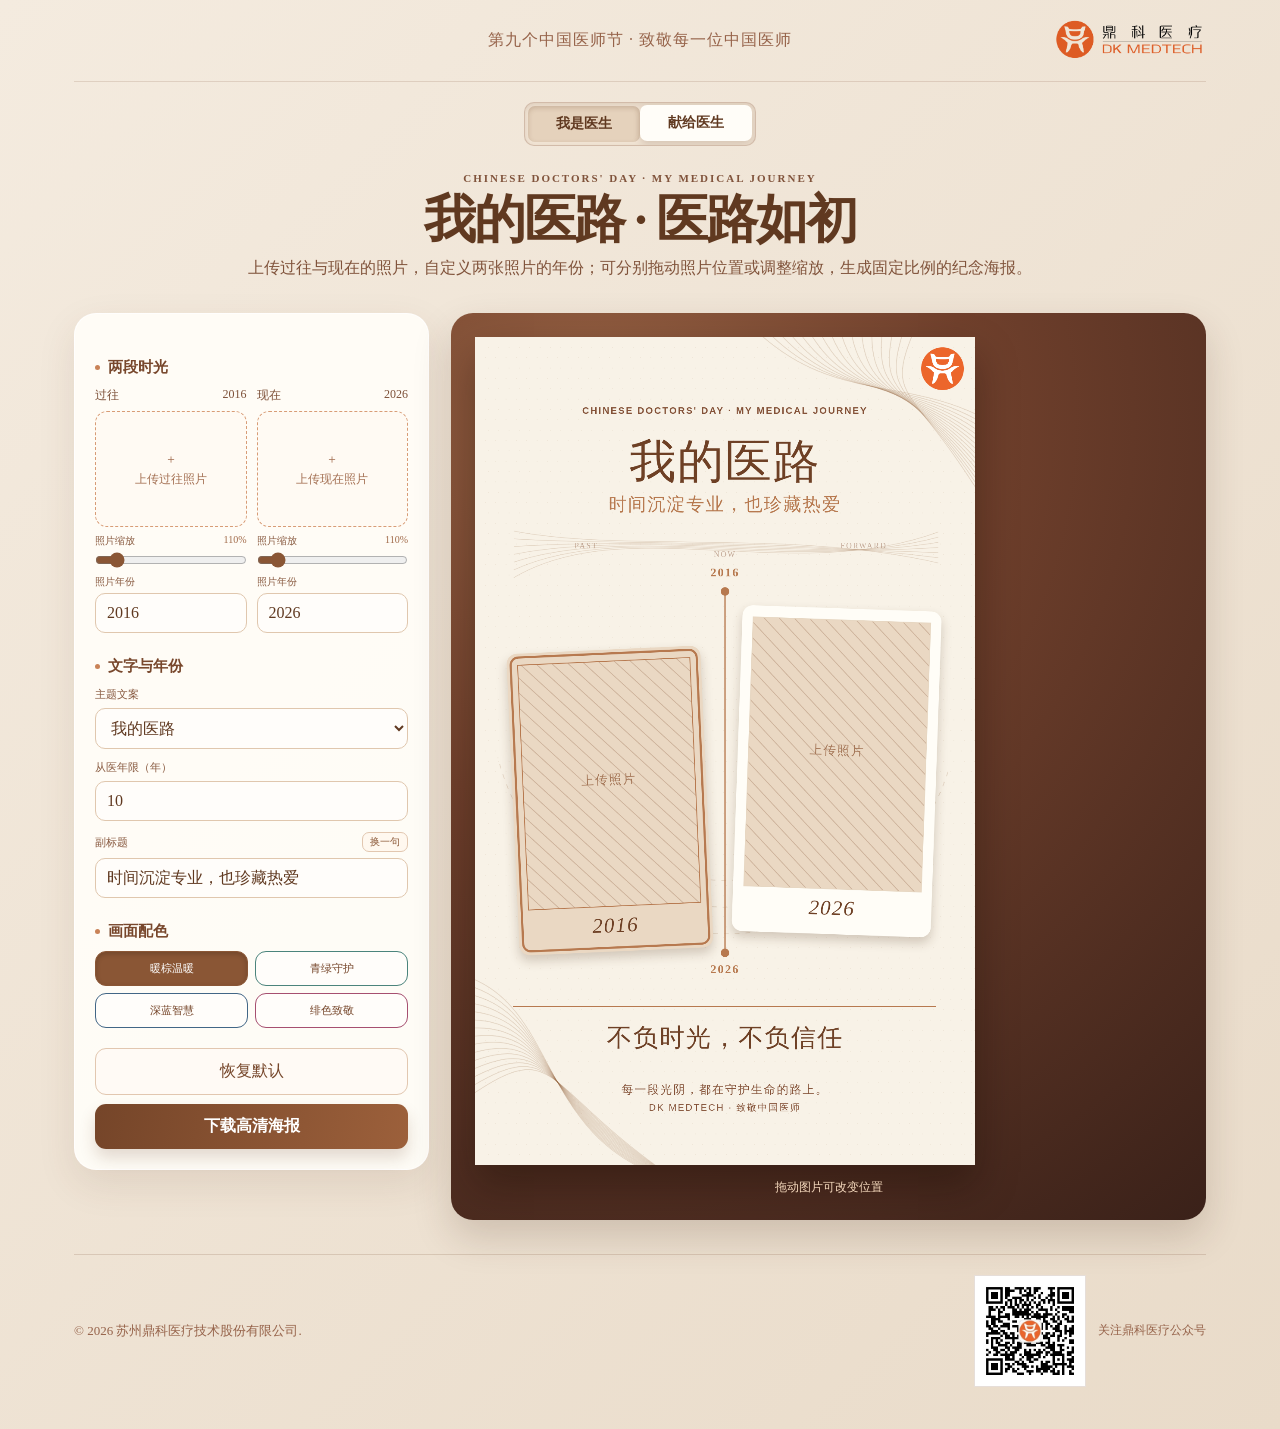
==== doctor-story.html @ ec31465f "Publish static poster generator" ====
<!doctype html>
<html lang="zh-CN">
<head>
  <meta charset="utf-8">
  <meta name="viewport" content="width=device-width, initial-scale=1">
  <title>我是医生｜我的十年</title>
  <style>
    :root { --ink:#603920; --brown:#8a5635; --paper:#fbf7ef; --line:#ddaa7d; --soft:#f2e4d1; }
    * { box-sizing:border-box; }
    body { margin:0; background:linear-gradient(135deg,#f4ebdf,#e9dbc9); color:var(--ink); font-family:"Microsoft YaHei","PingFang SC",serif; }
    .page { width:min(1180px,100%); margin:0 auto; padding:0 24px 42px; }
    .site-header { height:82px; position:relative; display:flex; align-items:center; justify-content:center; border-bottom:1px solid rgba(119,72,47,.16); }
    .site-header p { margin:0; color:#96634a; font:16px "STKaiti",KaiTi,serif; letter-spacing:.06em; }
    .site-logo { position:absolute; right:0; display:flex; align-items:center; }
    .site-logo img { display:block; width:270px; height:66px; object-fit:contain; object-position:right center; mix-blend-mode:multiply; }
    .tabs { width:fit-content; display:flex; justify-content:center; gap:0; margin:20px auto 26px; padding:3px; border:1px solid rgba(119,72,47,.26); border-radius:10px; background:#f1e4d4; box-shadow:inset 0 2px 5px rgba(96,57,32,.13); overflow:hidden; }
    .tabs a,.tabs b { min-width:112px; padding:9px 18px; border:0; border-radius:7px; color:var(--ink); font:600 14px "STKaiti",KaiTi,serif; text-align:center; text-decoration:none; }
    .tabs a { background:#fffdf8; box-shadow:0 3px 7px rgba(96,57,32,.18); transform:translateY(-1px); }
    .tabs b { background:#e5d2bc; box-shadow:inset 0 2px 5px rgba(96,57,32,.2); }
    .hero { text-align:center; margin:0 auto 34px; }
    .hero p { margin:0; color:#80533b; font-size:11px; letter-spacing:.18em; font-weight:800; }
    .hero h1 { font:600 clamp(40px,4.2vw,52px)/1.08 KaiTi,STKaiti,serif; margin:8px 0 2px; letter-spacing:-.04em; }
    .hero .hero-description { margin-top:10px; color:#80533b; font-size:16px; font-weight:400; letter-spacing:0; }
    .workspace { display:grid; grid-template-columns:355px minmax(0,1fr); gap:22px; align-items:start; }
    .panel { background:rgba(255,253,248,.94); border:1px solid rgba(255,255,255,.8); box-shadow:0 14px 38px rgba(93,53,28,.1); border-radius:22px; padding:20px; }
    .panel h2 { font-family:KaiTi,STKaiti,serif; font-size:15px; margin:0 0 5px; }
    .hint { margin:0 0 17px; color:#9b7258; font-size:10px; line-height:1.7; }
    .section-title { display:flex; align-items:center; gap:8px; margin:24px 0 10px; color:#78472c; font-size:15px; font-weight:700; }
    .section-title::before { content:""; width:5px; height:5px; border-radius:50%; background:#c98257; }
    .upload-grid { display:grid; grid-template-columns:1fr 1fr; gap:10px; }
    .upload { display:grid; gap:7px; min-width:0; }
    .upload-label { display:flex; justify-content:space-between; color:#7d5038; font-size:12px; }
    .upload-box { height:116px; display:grid; place-items:center; overflow:hidden; cursor:pointer; border:1px dashed #d89c76; border-radius:12px; background:#fffaf3; color:#a47053; transition:.2s; }
    .upload-box:hover { border-color:#9c5e3c; background:#fff7ee; }
    .upload-box img { width:100%; height:100%; object-fit:cover; }
    .upload-box span { font-size:12px; text-align:center; line-height:1.7; }
    .mini-zoom { display:grid; grid-template-columns:auto 1fr auto; align-items:center; gap:5px; color:#9a7057; font-size:10px; }
    .mini-zoom input { min-width:0; width:100%; accent-color:#8a5635; }
    .mini-zoom b { min-width:30px; font-weight:500; text-align:right; }
    .upload .control { gap:4px; margin-top:0; }
    .upload .control label { display:flex; justify-content:space-between; font-size:10px; }
    .upload .control input[type=range] { margin:0; }
    .control { display:grid; gap:6px; margin-top:11px; }
    .control label { color:#87583e; font-size:11px; }
    .subtitle-label { display:flex; align-items:center; justify-content:space-between; gap:8px; color:#87583e; font-size:11px; }
    .subtitle-label button { padding:2px 7px; border-radius:7px; background:#fff8ef; color:#8a5635; font-size:10px; }
    input,select,button { font:inherit; }
    input[type=text],select { width:100%; border:1px solid #e0c7ae; background:#fffdfa; color:#603920; padding:10px 11px; border-radius:10px; outline:none; }
    input[type=text]:focus,select:focus { border-color:#a86642; box-shadow:0 0 0 3px rgba(168,102,66,.1); }
    input[type=range] { width:100%; accent-color:#8a5635; }
    .slider-value { float:right; color:#a06948; }
    .theme-switch { display:grid; grid-template-columns:1fr 1fr; gap:7px; }
    .theme-choice { padding:9px 7px; font-size:11px; color:#754529; background:#fffdfa; }
    .theme-choice[data-theme="warm"] { border-color:#b47a55; }.theme-choice[data-theme="jade"] { border-color:#4b847c; }.theme-choice[data-theme="ink"] { border-color:#426686; }.theme-choice[data-theme="rose"] { border-color:#a64f70; }
    .theme-choice.active { color:#fff; background:#8a5635; border-color:#8a5635; box-shadow:inset 0 2px 5px rgba(0,0,0,.18); }
    .buttons { display:grid; gap:9px; margin-top:20px; }
    button { cursor:pointer; border-radius:11px; padding:12px; border:1px solid #e2c7b0; background:#fffaf5; color:#754529; }
    button.primary { border:0; background:linear-gradient(100deg,#754529,#9c603b); color:#fff; font-weight:700; box-shadow:0 9px 16px rgba(107,60,34,.18); }
    .stage { min-height:700px; display:grid; place-items:center; padding:24px; border-radius:22px; overflow:hidden; background:radial-gradient(circle at 18% 12%,#956042 0,#70402c 38%,#3a2119 100%); box-shadow:0 17px 38px rgba(67,37,22,.18); }
    .stage canvas { display:block; width:min(100%,500px); height:auto; background:var(--paper); box-shadow:0 20px 38px rgba(18,8,4,.35); touch-action:none; user-select:none; }
    .stage-note { margin:14px 0 0; color:#f6dabe; font-size:12px; text-align:center; }
    .site-footer { margin-top:34px; padding-top:20px; display:flex; align-items:center; justify-content:space-between; border-top:1px solid rgba(119,72,47,.18); color:#96634a; font:13px "STKaiti",KaiTi,serif; }
    .site-footer p { margin:0; }.site-footer div { display:flex; align-items:center; gap:12px; }.site-footer img { width:112px; height:112px; padding:4px; background:#fff; border:1px solid rgba(119,72,47,.18); }.site-footer span { font-size:12px; }
    @media (max-width:760px) { .page{padding:0 14px 32px;} .site-header{height:66px;justify-content:flex-start}.site-header p{font-size:12px;letter-spacing:.02em;white-space:nowrap}.site-logo img{width:160px;height:45px}.workspace{display:flex; flex-direction:column; gap:14px;} .stage{order:-1; min-height:0; padding:18px 10px 14px;} .panel{width:100%;} .hero h1{font-size:27px;} .site-footer{margin-top:25px;padding-top:18px;flex-direction:column;gap:14px;text-align:center;} }
    @media (max-width:760px) { .hero h1 { font-size:21px; } .hero .hero-description { font-size:11px; white-space:nowrap; } }
  </style>
</head>
<body>
  <main class="page">
    <header class="site-header"><p>第九个中国医师节 · 致敬每一位中国医师</p><a class="site-logo" href="https://www.dkmedtech.com/" target="_blank" rel="noreferrer" aria-label="鼎科医疗官网"><img src="/dkmedtech-logo.png" alt="鼎科医疗 DK MEDTECH"></a></header>
    <nav class="tabs" aria-label="海报类型"><b>我是医生</b><a href="/">献给医生</a></nav>
    <header class="hero"><p>CHINESE DOCTORS' DAY · MY MEDICAL JOURNEY</p><h1>我的医路 · 医路如初</h1><p class="hero-description">上传过往与现在的照片，自定义两张照片的年份；可分别拖动照片位置或调整缩放，生成固定比例的纪念海报。</p></header>
    <section class="workspace">
      <aside class="panel">
        <div class="section-title">两段时光</div>
        <div class="upload-grid">
          <label class="upload"><span class="upload-label"><span>过往</span><span id="oldYearLabel">2016</span></span><span class="upload-box"><input id="oldFile" type="file" accept="image/*" hidden><span id="oldText">＋<br>上传过往照片</span><img id="oldThumb" hidden alt="过往照片预览"></span></label>
          <label class="upload"><span class="upload-label"><span>现在</span><span id="nowYearLabel">2026</span></span><span class="upload-box"><input id="nowFile" type="file" accept="image/*" hidden><span id="nowText">＋<br>上传现在照片</span><img id="nowThumb" hidden alt="现在照片预览"></span></label>
        </div>
        <div class="section-title">文字与年份</div>
        <div class="control"><label for="template">主题文案</label><select id="template"><option value="我的医路|">我的医路</option><option value="{years}年医路，向光而行|">__年医路，向光而行</option><option value="执医{years}年，热爱不减|">执医__年，热爱不减</option><option value="行医{years}年，不负热爱|">行医__年，不负热爱</option><option value="执灯行医，岁岁经年|">执灯行医，岁岁经年</option></select></div>
        <div class="control"><label for="practiceYears">从医年限（年）</label><input id="practiceYears" type="text" inputmode="numeric" maxlength="2" value="10"></div>
        <div class="control"><div class="subtitle-label"><label for="storySubtitle">副标题</label><button id="randomSubtitle" type="button">换一句</button></div><input id="storySubtitle" type="text" maxlength="28" value="每一段时光，都在为生命守望"></div>
        <div class="upload-grid"><div class="control"><label for="oldYear">照片年份</label><input id="oldYear" type="text" inputmode="numeric" maxlength="4" value="2016"></div><div class="control"><label for="nowYear">照片年份</label><input id="nowYear" type="text" inputmode="numeric" maxlength="4" value="2026"></div></div>
        <div class="control"><label for="oldZoom">十年前照片缩放 <span class="slider-value" id="oldZoomValue">110%</span></label><input id="oldZoom" type="range" min="1" max="2" step=".01" value="1.1"></div>
        <div class="control"><label for="nowZoom">现在照片缩放 <span class="slider-value" id="nowZoomValue">110%</span></label><input id="nowZoom" type="range" min="1" max="2" step=".01" value="1.1"></div>
        <div class="section-title">画面配色</div>
        <div class="theme-switch" role="group" aria-label="画面配色"><button type="button" class="theme-choice active" data-theme="warm">暖棕温暖</button><button type="button" class="theme-choice" data-theme="jade">青绿守护</button><button type="button" class="theme-choice" data-theme="ink">深蓝智慧</button><button type="button" class="theme-choice" data-theme="rose">绯色致敬</button></div>
        <div class="buttons"><button id="reset" type="button">恢复默认</button><button id="download" class="primary" type="button">下载高清海报</button></div>
      </aside>
      <section class="stage"><div><canvas id="poster" width="1160" height="1920" aria-label="我的十年海报预览"></canvas><p class="stage-note">拖动图片可改变位置</p></div></section>
    </section>
    <footer class="site-footer"><p>© 2026 苏州鼎科医疗技术股份有限公司.</p><div><img src="/official-account-qr.jpg" alt="鼎科医疗微信公众号二维码"><span>关注鼎科医疗公众号</span></div></footer>
  </main>
  <script>
    (() => {
      const W=1160,H=1920, $=s=>document.querySelector(s), canvas=$('#poster');
      const posterLogo=new Image(); posterLogo.onload=()=>draw(); posterLogo.src='/dkmedtech-poster-mark.png';
      const state={old:null,now:null,oldZoom:1.1,nowZoom:1.1,theme:'warm',pos:{old:{x:0,y:0},now:{x:0,y:0}}};
      const themes={warm:{paper:'#f8f2e7',ink:'#6e4025',muted:'#845238',accent:'#b7794f',soft:'#ead8c3',stream:'rgba(142,94,55,.18)'},jade:{paper:'#eef5f1',ink:'#20564f',muted:'#37746b',accent:'#4e8a7d',soft:'#d7e7df',stream:'rgba(37,107,94,.18)'},ink:{paper:'#eef3f7',ink:'#193e60',muted:'#356a93',accent:'#4c86b5',soft:'#d8e7f2',stream:'rgba(37,87,130,.18)'},rose:{paper:'#fbf0f4',ink:'#722e4d',muted:'#994b6b',accent:'#cb6687',soft:'#f2d9e2',stream:'rgba(142,62,96,.18)'}};
      const storySubtitles=['每一段时光，都在为生命守望','岁月流转，仁心始终如一','一路向前，只为守护生命','医路有光，步履不停','时间沉淀专业，也珍藏热爱','把青春留给医路，把温暖留给患者'];
      const randomSubtitle=()=>{const input=$('#storySubtitle');const choices=storySubtitles.filter(item=>item!==input.value);input.value=choices[Math.floor(Math.random()*choices.length)];draw();};
      ['old','now'].forEach(kind=>{const upload=$('#'+kind+'File').closest('.upload');const zoomControl=$('#'+kind+'Zoom').closest('.control');const zoomLabel=zoomControl.querySelector('label');zoomLabel.childNodes[0].nodeValue='照片缩放 ';zoomControl.classList.add('photo-zoom-inline');upload.append(zoomControl);const yearControl=$('#'+kind+'Year').closest('.control');yearControl.classList.add('photo-year-inline');upload.append(yearControl);});
      const frames={old:{x:88,y:725,w:450,h:700,r:-.045},now:{x:608,y:629,w:462,h:756,r:.035}};
      function path(g,x,y,w,h,r){ g.beginPath(); g.moveTo(x+r,y); g.arcTo(x+w,y,x+w,y+h,r); g.arcTo(x+w,y+h,x,y+h,r); g.arcTo(x,y+h,x,y,r); g.arcTo(x,y,x+w,y,r); g.closePath(); }
      function fitText(g,text,max,font){ g.font=font; let size=parseInt(font,10); while(g.measureText(text).width>max && size>28){size-=2;g.font=font.replace(/^\d+px/,size+'px');} return g.font; }
      function cover(g,img,x,y,w,h,zoom,pos,filter){
        g.save(); path(g,x,y,w,h,3); g.clip();
        if(img){ const sc=Math.max(w/img.width,h/img.height)*zoom, dw=img.width*sc, dh=img.height*sc; g.filter=filter||'none'; g.drawImage(img,x+(w-dw)/2+(dw-w)*pos.x/2,y+(h-dh)/2+(dh-h)*pos.y/2,dw,dh); g.filter='none'; }
        else { g.fillStyle='#ead8c3';g.fillRect(x,y,w,h);g.strokeStyle='rgba(124,76,43,.26)';g.lineWidth=2; for(let i=-h;i<w;i+=36){g.beginPath();g.moveTo(x+i,y);g.lineTo(x+i+h,y+h);g.stroke();}g.fillStyle='#a57758';g.font='29px KaiTi,serif';g.textAlign='center';g.fillText('上传照片',x+w/2,y+h/2); }
        g.restore();
      }
      function card(g,key,year,p){
        const f=frames[key],cx=f.x+f.w/2,cy=f.y+f.h/2;g.save();g.translate(cx,cy);g.rotate(f.r);g.translate(-cx,-cy);
        g.shadowColor='rgba(79,48,28,.22)';g.shadowBlur=24;g.shadowOffsetY=13;g.fillStyle=key==='old'?p.soft:'#fffdf7';path(g,f.x,f.y,f.w,f.h,24);g.fill();g.shadowColor='transparent';
        if(key==='old'){g.strokeStyle=p.accent;g.lineWidth=5;path(g,f.x+9,f.y+9,f.w-18,f.h-18,18);g.stroke();}
        cover(g,state[key],f.x+25,f.y+27,f.w-50,f.h-132,state[key+'Zoom'],state.pos[key],'none');
        g.strokeStyle=key==='old'?p.accent:'#e7d7c2';g.lineWidth=2;g.strokeRect(f.x+25,f.y+27,f.w-50,f.h-132);
        g.fillStyle=p.ink;g.font='italic 48px Georgia,serif';g.textAlign='center';g.fillText(year,f.x+f.w/2,f.y+f.h-45);g.restore();
      }
      function flourish(g,p){
        g.save();g.strokeStyle=p.stream;g.lineWidth=2;
        for(let i=0;i<16;i++){g.beginPath();g.moveTo(625+i*27,-42);g.bezierCurveTo(820+i*8,168,1010,80,1210,205+i*15);g.stroke();}
        for(let i=0;i<15;i++){g.beginPath();g.moveTo(-45,1475+i*22);g.bezierCurveTo(205,1535+i*5,130,1870-i*10,475,1960);g.stroke();}g.restore();
      }
      function timeStream(g,p){
        g.save();g.strokeStyle=p.stream;g.lineWidth=2;g.setLineDash([11,14]);
        [0,1,2].forEach(i=>{g.beginPath();g.arc(580,840,420+i*62,Math.PI*.1,Math.PI*.92);g.stroke();});
        g.setLineDash([]);g.strokeStyle=p.stream;g.lineWidth=1.5;
        for(let i=0;i<7;i++){g.beginPath();g.moveTo(90,450+i*18);g.bezierCurveTo(350,500-i*16,735,445+i*22,1075,524-i*12);g.stroke();}
        g.fillStyle=p.muted;g.globalAlpha=.45;g.font='18px Georgia,serif';g.textAlign='center';['PAST','NOW','FORWARD'].forEach((t,i)=>g.fillText(t,258+i*322,490+(i%2)*20));g.restore();
      }
      function render(target,scale=1){
        const p=themes[state.theme],g=target.getContext('2d');g.setTransform(scale,0,0,scale,0,0);g.clearRect(0,0,W,H);g.fillStyle=p.paper;g.fillRect(0,0,W,H);
        g.fillStyle=p.stream;g.globalAlpha=.55;for(let y=24;y<H;y+=24)for(let x=24;x<W;x+=24){g.beginPath();g.arc(x+(y/24%2?7:0),y,1.05,0,Math.PI*2);g.fill();}g.globalAlpha=1;flourish(g,p);timeStream(g,p);
        const option=$('#template').value.split('|'),years=Math.max(0,+$('#practiceYears').value||10);const title=option[0].replace('{years}',years),sub=option[1].replace('{years}',years);
        g.fillStyle=p.muted;g.font='600 22px Arial,sans-serif';g.letterSpacing='3px';g.textAlign='center';g.fillText('CHINESE DOCTORS\' DAY · MY MEDICAL JOURNEY',580,178);
        g.fillStyle=p.ink;fitText(g,title,900,'108px KaiTi,STKaiti,serif');g.fillText(title,580,325);
        g.fillStyle=p.accent;fitText(g,$('#storySubtitle').value||storySubtitles[0],900,'42px KaiTi,STKaiti,serif');g.fillText($('#storySubtitle').value||storySubtitles[0],580,402);g.textAlign='left';
        if(posterLogo.complete&&posterLogo.naturalWidth){g.drawImage(posterLogo,1035,24,99,99);}else{g.fillStyle='#f1e1cb';g.beginPath();g.arc(1084.5,73.5,40,0,Math.PI*2);g.fill();g.fillStyle='#9a613d';g.font='bold 16px Arial';g.textAlign='center';g.fillText('DK',1084.5,79.5);g.textAlign='left';}
        g.strokeStyle=p.accent;g.lineWidth=3;g.beginPath();g.moveTo(580,590);g.lineTo(580,1428);g.stroke();g.fillStyle=p.accent;[590,1428].forEach(y=>{g.beginPath();g.arc(580,y,10,0,Math.PI*2);g.fill();});g.font='bold 28px Georgia,serif';g.textAlign='center';g.fillText($('#oldYear').value||'2016',580,555);g.fillText($('#nowYear').value||'2026',580,1475);g.textAlign='left';
        card(g,'old',$('#oldYear').value||'2016',p);card(g,'now',$('#nowYear').value||'2026',p);
        g.strokeStyle=p.accent;g.lineWidth=2;g.beginPath();g.moveTo(88,1552);g.lineTo(1070,1552);g.stroke();g.fillStyle=p.ink;g.font='58px KaiTi,STKaiti,serif';g.textAlign='center';g.fillText('不负时光，不负信任',580,1644);
        g.fillStyle=p.muted;g.font='27px KaiTi,serif';g.fillText('每一段光阴，都在守护生命的路上。',580,1754);g.font='22px Arial,sans-serif';g.fillText('DK MEDTECH · 致敬中国医师',580,1794);g.textAlign='left';
      }
      function draw(){render(canvas,1);}
      function load(kind){ const input=$('#'+kind+'File'); input.addEventListener('change',e=>{const f=e.target.files[0];if(!f)return;const url=URL.createObjectURL(f),img=new Image();img.onload=()=>{state[kind]=img;const thumb=$('#'+kind+'Thumb');thumb.src=url;thumb.hidden=false;$('#'+kind+'Text').hidden=true;draw();};img.src=url;});}
      load('old');load('now');
      ['template','oldYear','nowYear','practiceYears','storySubtitle'].forEach(id=>$( '#'+id).addEventListener('input',()=>{ $('#oldYearLabel').textContent=$('#oldYear').value||'2016';$('#nowYearLabel').textContent=$('#nowYear').value||'2026';draw(); }));
      $('#randomSubtitle').addEventListener('click',randomSubtitle);
      ['old','now'].forEach(kind=>{$('#'+kind+'Zoom').addEventListener('input',e=>{state[kind+'Zoom']=+e.target.value;$('#'+kind+'ZoomValue').textContent=Math.round(state[kind+'Zoom']*100)+'%';draw();});});
      document.querySelectorAll('.theme-choice').forEach(button=>button.addEventListener('click',()=>{state.theme=button.dataset.theme;document.querySelectorAll('.theme-choice').forEach(item=>{const active=item===button;item.classList.toggle('active',active);item.style.background=active?themes[state.theme].ink:'';item.style.borderColor=active?themes[state.theme].ink:'';});draw();}));
      let drag=null;canvas.addEventListener('pointerdown',e=>{const r=canvas.getBoundingClientRect(),px=(e.clientX-r.left)*W/r.width,py=(e.clientY-r.top)*H/r.height;let hit=Object.keys(frames).find(k=>{const f=frames[k];return px>=f.x&&px<=f.x+f.w&&py>=f.y&&py<=f.y+f.h;});if(!hit)return;drag={kind:hit,x:e.clientX,y:e.clientY,pos:{...state.pos[hit]}};canvas.setPointerCapture(e.pointerId);});
      canvas.addEventListener('pointermove',e=>{if(!drag)return;const r=canvas.getBoundingClientRect(),dx=(e.clientX-drag.x)*W/r.width,dy=(e.clientY-drag.y)*H/r.height;state.pos[drag.kind]={x:Math.max(-1,Math.min(1,drag.pos.x+dx/180)),y:Math.max(-1,Math.min(1,drag.pos.y+dy/180))};draw();});
      ['pointerup','pointercancel'].forEach(type=>canvas.addEventListener(type,()=>drag=null));
      $('#reset').addEventListener('click',()=>{state.old=state.now=null;state.oldZoom=state.nowZoom=1.1;state.pos={old:{x:0,y:0},now:{x:0,y:0}};['old','now'].forEach(k=>{$('#'+k+'File').value='';$('#'+k+'Thumb').hidden=true;$('#'+k+'Text').hidden=false;$('#'+k+'Zoom').value=1.1;$('#'+k+'ZoomValue').textContent='110%';});$('#template').selectedIndex=0;$('#oldYear').value='2016';$('#nowYear').value='2026';$('#practiceYears').value='10';$('#storySubtitle').value=storySubtitles[0];$('#oldYearLabel').textContent='2016';$('#nowYearLabel').textContent='2026';draw();});
      $('#download').addEventListener('click',()=>{const out=document.createElement('canvas');out.width=2320;out.height=3840;render(out,2);const a=document.createElement('a');a.download='我的十年-医师节海报.png';a.href=out.toDataURL('image/png');a.click();});
      $('#reset').addEventListener('click',()=>{state.theme='warm';document.querySelectorAll('.theme-choice').forEach(item=>{item.classList.toggle('active',item.dataset.theme==='warm');item.style.background='';item.style.borderColor='';});draw();});
      randomSubtitle();
    })();
  </script>
</body>
</html>
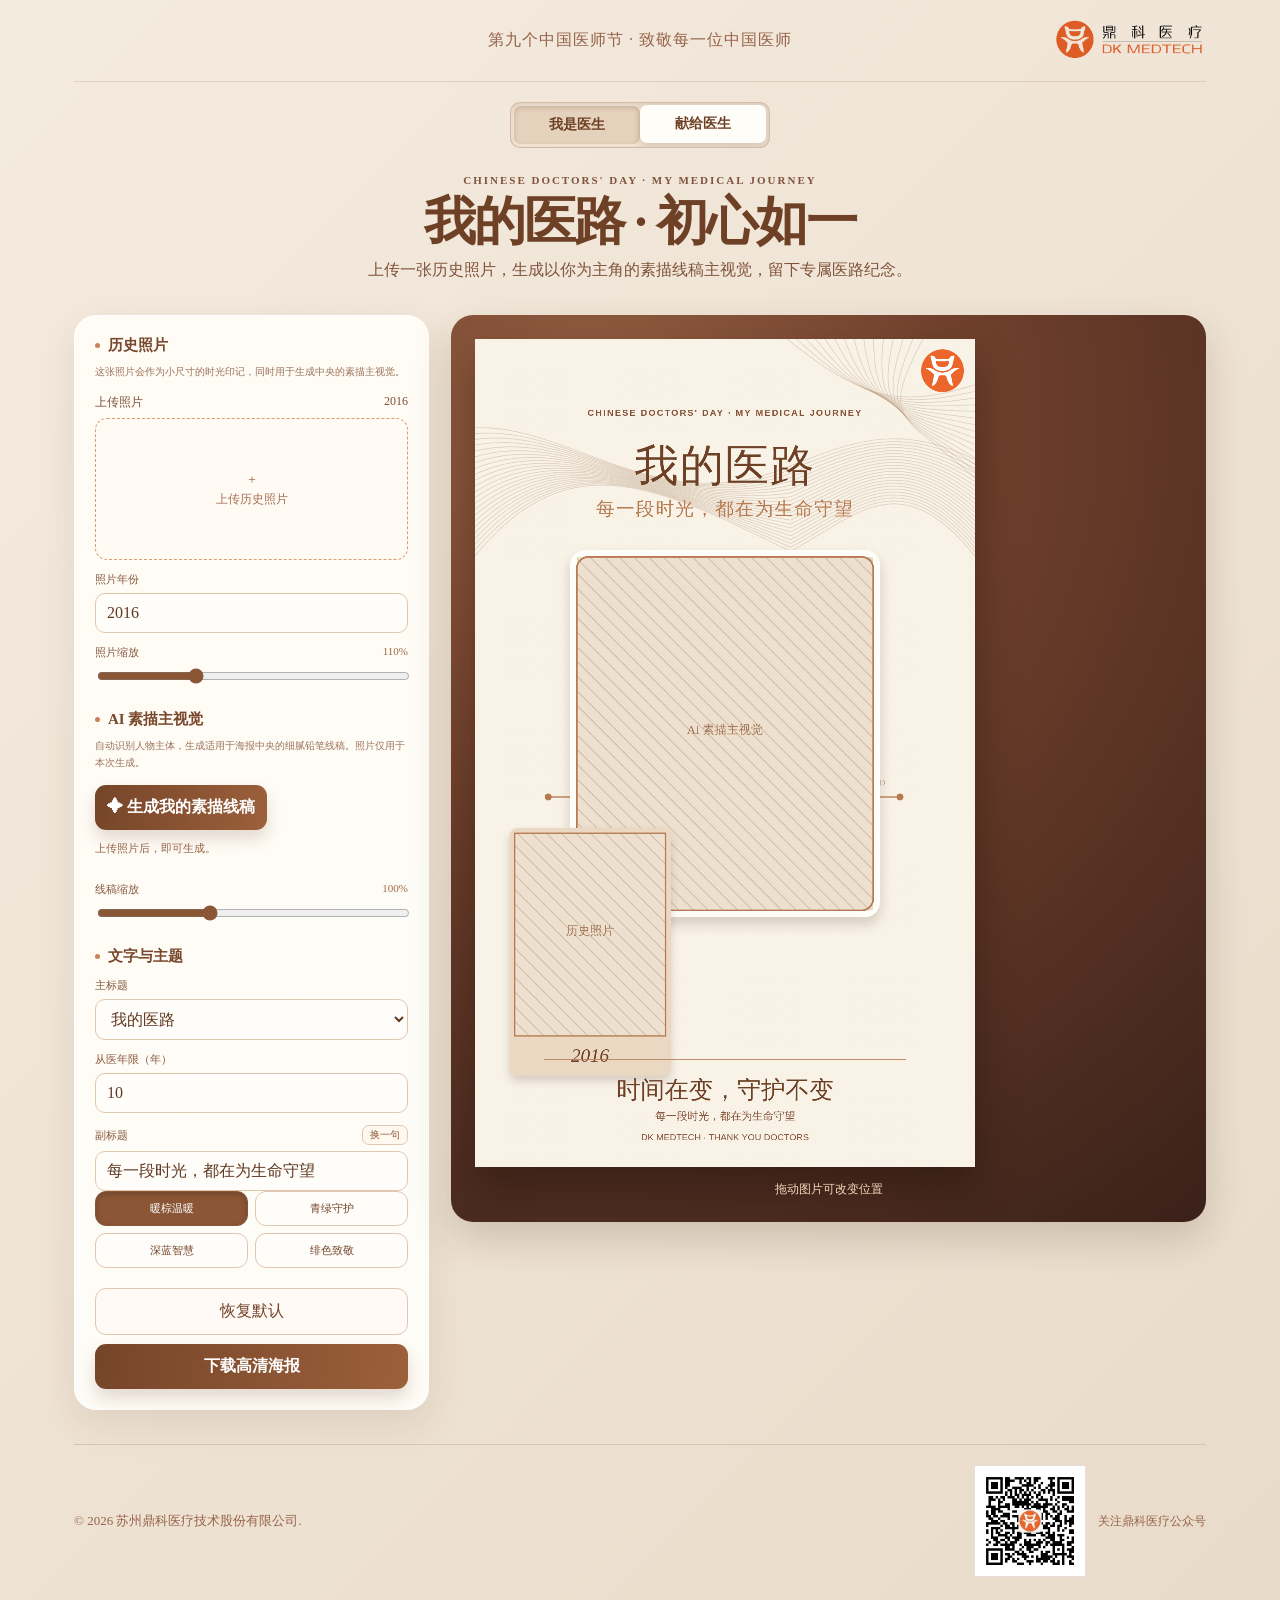
==== commit 5de04a50: "Fix responsive story page and logo" ====
--- a/doctor-story.html
+++ b/doctor-story.html
@@ -3,161 +3,78 @@
 <head>
   <meta charset="utf-8">
   <meta name="viewport" content="width=device-width, initial-scale=1">
-  <title>我是医生｜我的十年</title>
+  <title>我是医生｜我的医路</title>
   <style>
-    :root { --ink:#603920; --brown:#8a5635; --paper:#fbf7ef; --line:#ddaa7d; --soft:#f2e4d1; }
-    * { box-sizing:border-box; }
-    body { margin:0; background:linear-gradient(135deg,#f4ebdf,#e9dbc9); color:var(--ink); font-family:"Microsoft YaHei","PingFang SC",serif; }
-    .page { width:min(1180px,100%); margin:0 auto; padding:0 24px 42px; }
-    .site-header { height:82px; position:relative; display:flex; align-items:center; justify-content:center; border-bottom:1px solid rgba(119,72,47,.16); }
-    .site-header p { margin:0; color:#96634a; font:16px "STKaiti",KaiTi,serif; letter-spacing:.06em; }
-    .site-logo { position:absolute; right:0; display:flex; align-items:center; }
-    .site-logo img { display:block; width:270px; height:66px; object-fit:contain; object-position:right center; mix-blend-mode:multiply; }
-    .tabs { width:fit-content; display:flex; justify-content:center; gap:0; margin:20px auto 26px; padding:3px; border:1px solid rgba(119,72,47,.26); border-radius:10px; background:#f1e4d4; box-shadow:inset 0 2px 5px rgba(96,57,32,.13); overflow:hidden; }
-    .tabs a,.tabs b { min-width:112px; padding:9px 18px; border:0; border-radius:7px; color:var(--ink); font:600 14px "STKaiti",KaiTi,serif; text-align:center; text-decoration:none; }
-    .tabs a { background:#fffdf8; box-shadow:0 3px 7px rgba(96,57,32,.18); transform:translateY(-1px); }
-    .tabs b { background:#e5d2bc; box-shadow:inset 0 2px 5px rgba(96,57,32,.2); }
-    .hero { text-align:center; margin:0 auto 34px; }
-    .hero p { margin:0; color:#80533b; font-size:11px; letter-spacing:.18em; font-weight:800; }
-    .hero h1 { font:600 clamp(40px,4.2vw,52px)/1.08 KaiTi,STKaiti,serif; margin:8px 0 2px; letter-spacing:-.04em; }
-    .hero .hero-description { margin-top:10px; color:#80533b; font-size:16px; font-weight:400; letter-spacing:0; }
-    .workspace { display:grid; grid-template-columns:355px minmax(0,1fr); gap:22px; align-items:start; }
-    .panel { background:rgba(255,253,248,.94); border:1px solid rgba(255,255,255,.8); box-shadow:0 14px 38px rgba(93,53,28,.1); border-radius:22px; padding:20px; }
-    .panel h2 { font-family:KaiTi,STKaiti,serif; font-size:15px; margin:0 0 5px; }
-    .hint { margin:0 0 17px; color:#9b7258; font-size:10px; line-height:1.7; }
-    .section-title { display:flex; align-items:center; gap:8px; margin:24px 0 10px; color:#78472c; font-size:15px; font-weight:700; }
-    .section-title::before { content:""; width:5px; height:5px; border-radius:50%; background:#c98257; }
-    .upload-grid { display:grid; grid-template-columns:1fr 1fr; gap:10px; }
-    .upload { display:grid; gap:7px; min-width:0; }
-    .upload-label { display:flex; justify-content:space-between; color:#7d5038; font-size:12px; }
-    .upload-box { height:116px; display:grid; place-items:center; overflow:hidden; cursor:pointer; border:1px dashed #d89c76; border-radius:12px; background:#fffaf3; color:#a47053; transition:.2s; }
-    .upload-box:hover { border-color:#9c5e3c; background:#fff7ee; }
-    .upload-box img { width:100%; height:100%; object-fit:cover; }
-    .upload-box span { font-size:12px; text-align:center; line-height:1.7; }
-    .mini-zoom { display:grid; grid-template-columns:auto 1fr auto; align-items:center; gap:5px; color:#9a7057; font-size:10px; }
-    .mini-zoom input { min-width:0; width:100%; accent-color:#8a5635; }
-    .mini-zoom b { min-width:30px; font-weight:500; text-align:right; }
-    .upload .control { gap:4px; margin-top:0; }
-    .upload .control label { display:flex; justify-content:space-between; font-size:10px; }
-    .upload .control input[type=range] { margin:0; }
-    .control { display:grid; gap:6px; margin-top:11px; }
-    .control label { color:#87583e; font-size:11px; }
-    .subtitle-label { display:flex; align-items:center; justify-content:space-between; gap:8px; color:#87583e; font-size:11px; }
-    .subtitle-label button { padding:2px 7px; border-radius:7px; background:#fff8ef; color:#8a5635; font-size:10px; }
-    input,select,button { font:inherit; }
-    input[type=text],select { width:100%; border:1px solid #e0c7ae; background:#fffdfa; color:#603920; padding:10px 11px; border-radius:10px; outline:none; }
-    input[type=text]:focus,select:focus { border-color:#a86642; box-shadow:0 0 0 3px rgba(168,102,66,.1); }
-    input[type=range] { width:100%; accent-color:#8a5635; }
-    .slider-value { float:right; color:#a06948; }
-    .theme-switch { display:grid; grid-template-columns:1fr 1fr; gap:7px; }
-    .theme-choice { padding:9px 7px; font-size:11px; color:#754529; background:#fffdfa; }
-    .theme-choice[data-theme="warm"] { border-color:#b47a55; }.theme-choice[data-theme="jade"] { border-color:#4b847c; }.theme-choice[data-theme="ink"] { border-color:#426686; }.theme-choice[data-theme="rose"] { border-color:#a64f70; }
-    .theme-choice.active { color:#fff; background:#8a5635; border-color:#8a5635; box-shadow:inset 0 2px 5px rgba(0,0,0,.18); }
-    .buttons { display:grid; gap:9px; margin-top:20px; }
-    button { cursor:pointer; border-radius:11px; padding:12px; border:1px solid #e2c7b0; background:#fffaf5; color:#754529; }
-    button.primary { border:0; background:linear-gradient(100deg,#754529,#9c603b); color:#fff; font-weight:700; box-shadow:0 9px 16px rgba(107,60,34,.18); }
-    .stage { min-height:700px; display:grid; place-items:center; padding:24px; border-radius:22px; overflow:hidden; background:radial-gradient(circle at 18% 12%,#956042 0,#70402c 38%,#3a2119 100%); box-shadow:0 17px 38px rgba(67,37,22,.18); }
-    .stage canvas { display:block; width:min(100%,500px); height:auto; background:var(--paper); box-shadow:0 20px 38px rgba(18,8,4,.35); touch-action:none; user-select:none; }
-    .stage-note { margin:14px 0 0; color:#f6dabe; font-size:12px; text-align:center; }
-    .site-footer { margin-top:34px; padding-top:20px; display:flex; align-items:center; justify-content:space-between; border-top:1px solid rgba(119,72,47,.18); color:#96634a; font:13px "STKaiti",KaiTi,serif; }
-    .site-footer p { margin:0; }.site-footer div { display:flex; align-items:center; gap:12px; }.site-footer img { width:112px; height:112px; padding:4px; background:#fff; border:1px solid rgba(119,72,47,.18); }.site-footer span { font-size:12px; }
-    @media (max-width:760px) { .page{padding:0 14px 32px;} .site-header{height:66px;justify-content:flex-start}.site-header p{font-size:12px;letter-spacing:.02em;white-space:nowrap}.site-logo img{width:160px;height:45px}.workspace{display:flex; flex-direction:column; gap:14px;} .stage{order:-1; min-height:0; padding:18px 10px 14px;} .panel{width:100%;} .hero h1{font-size:27px;} .site-footer{margin-top:25px;padding-top:18px;flex-direction:column;gap:14px;text-align:center;} }
-    @media (max-width:760px) { .hero h1 { font-size:21px; } .hero .hero-description { font-size:11px; white-space:nowrap; } }
+    :root{--ink:#6e4025;--muted:#845238;--accent:#b7794f;--paper:#f8f2e7;--soft:#ead8c3}
+    *{box-sizing:border-box} body{margin:0;background:linear-gradient(135deg,#f4ebdf,#e9dbc9);color:var(--ink);font-family:"Microsoft YaHei","PingFang SC",serif}
+    .page{width:min(1180px,100%);margin:auto;padding:0 24px 42px}.site-header{height:82px;position:relative;display:flex;align-items:center;justify-content:center;border-bottom:1px solid rgba(119,72,47,.16)}.site-header p{margin:0;color:#96634a;font:16px "STKaiti",KaiTi,serif;letter-spacing:.06em}.site-logo{position:absolute;right:0;display:flex;align-items:center}.site-logo img{display:block;width:270px;height:66px;object-fit:contain;object-position:right center;mix-blend-mode:multiply}
+    .tabs{width:fit-content;display:flex;justify-content:center;gap:0;margin:20px auto 26px;padding:3px;border:1px solid rgba(119,72,47,.26);border-radius:10px;background:#f1e4d4;box-shadow:inset 0 2px 5px rgba(96,57,32,.13);overflow:hidden}.tabs a,.tabs b{min-width:126px;padding:10px 19px;border:0;border-radius:7px;color:var(--ink);font:600 14px "STKaiti",KaiTi,serif;text-align:center;text-decoration:none}.tabs a{background:#fffdf8;box-shadow:0 3px 7px rgba(96,57,32,.18);transform:translateY(-1px)}.tabs b{background:#e5d2bc;box-shadow:inset 0 2px 5px rgba(96,57,32,.2)}
+    .hero{text-align:center;margin:0 auto 34px}.hero p{margin:0;color:#80533b;font-size:11px;letter-spacing:.18em;font-weight:800}.hero h1{font:600 clamp(40px,4.2vw,52px)/1.08 KaiTi,STKaiti,serif;margin:8px 0 2px;letter-spacing:-.04em}.hero .hero-description{margin-top:10px;color:#80533b;font-size:16px;font-weight:400;letter-spacing:0}
+    .workspace{display:grid;grid-template-columns:355px minmax(0,1fr);gap:22px;align-items:start}.panel{background:rgba(255,253,248,.94);border:1px solid rgba(255,255,255,.8);box-shadow:0 14px 38px rgba(93,53,28,.1);border-radius:22px;padding:20px}.section-title{display:flex;align-items:center;gap:8px;margin:0 0 10px;color:#78472c;font-size:15px;font-weight:700}.section-title:not(:first-child){margin-top:24px}.section-title:before{content:"";width:5px;height:5px;border-radius:50%;background:#c98257}.hint{margin:-2px 0 14px;color:#9b7258;font-size:10px;line-height:1.7}
+    .upload{display:grid;gap:7px}.upload-label{display:flex;justify-content:space-between;color:#7d5038;font-size:12px}.upload-box{height:142px;display:grid;place-items:center;overflow:hidden;cursor:pointer;border:1px dashed #d89c76;border-radius:12px;background:#fffaf3;color:#a47053;transition:.2s}.upload-box:hover{border-color:#9c5e3c;background:#fff7ee}.upload-box img{width:100%;height:100%;object-fit:cover}.upload-box span{font-size:12px;text-align:center;line-height:1.7}
+    .control{display:grid;gap:6px;margin-top:12px}.control label,.subtitle-label{color:#87583e;font-size:11px}.subtitle-label{display:flex;align-items:center;justify-content:space-between;gap:8px}.subtitle-label button{padding:2px 7px;border-radius:7px;background:#fff8ef;color:#8a5635;font-size:10px}input,select,button{font:inherit}input[type=text],select{width:100%;border:1px solid #e0c7ae;background:#fffdfa;color:#603920;padding:10px 11px;border-radius:10px;outline:none}input[type=text]:focus,select:focus{border-color:#a86642;box-shadow:0 0 0 3px rgba(168,102,66,.1)}input[type=range]{width:100%;accent-color:#8a5635}.slider-value{float:right;color:#a06948}
+    .theme-switch{display:grid;grid-template-columns:1fr 1fr;gap:7px}.theme-choice{padding:9px 7px;font-size:11px;color:#754529;background:#fffdfa;border:1px solid #e2c7b0;border-radius:11px}.theme-choice.active{color:#fff;background:#8a5635;border-color:#8a5635;box-shadow:inset 0 2px 5px rgba(0,0,0,.18)}.buttons{display:grid;gap:9px;margin-top:20px}button{cursor:pointer;border-radius:11px;padding:12px;border:1px solid #e2c7b0;background:#fffaf5;color:#754529}.primary{border:0;background:linear-gradient(100deg,#754529,#9c603b);color:#fff;font-weight:700;box-shadow:0 9px 16px rgba(107,60,34,.18)}.ai-button{display:flex;justify-content:center;align-items:center;gap:7px}.ai-button[disabled]{opacity:.58;cursor:wait}.status{min-height:30px;margin:10px 0 0;color:#976346;font-size:11px;line-height:1.55}.status.error{color:#a33f42}
+    .stage{min-height:700px;display:grid;place-items:center;padding:24px;border-radius:22px;overflow:hidden;background:radial-gradient(circle at 18% 12%,#956042 0,#70402c 38%,#3a2119 100%);box-shadow:0 17px 38px rgba(67,37,22,.18)}.stage canvas{display:block;width:min(100%,500px);height:auto;background:var(--paper);box-shadow:0 20px 38px rgba(18,8,4,.35);touch-action:none;user-select:none}.stage-note{margin:14px 0 0;color:#f6dabe;font-size:12px;text-align:center}.site-footer{margin-top:34px;padding-top:20px;display:flex;align-items:center;justify-content:space-between;border-top:1px solid rgba(119,72,47,.18);color:#96634a;font:13px "STKaiti",KaiTi,serif}.site-footer p{margin:0}.site-footer div{display:flex;align-items:center;gap:12px}.site-footer img{width:112px;height:112px;padding:4px;background:#fff;border:1px solid rgba(119,72,47,.18)}.site-footer span{font-size:12px}
+    @media(max-width:760px){.page{padding:0 14px 32px}.site-header{height:66px;justify-content:flex-start}.site-header p{font-size:12px;letter-spacing:.02em;white-space:nowrap}.site-logo img{width:160px;height:45px}.workspace{display:flex;flex-direction:column;gap:14px}.stage{order:-1;min-height:0;padding:18px 10px 14px}.panel{width:100%}.hero h1{font-size:21px}.hero .hero-description{max-width:100%;padding:0 6px;font-size:11px;line-height:1.65;white-space:normal;overflow-wrap:anywhere}.site-footer{margin-top:25px;padding-top:18px;flex-direction:column;gap:14px;text-align:center}}
   </style>
 </head>
 <body>
   <main class="page">
     <header class="site-header"><p>第九个中国医师节 · 致敬每一位中国医师</p><a class="site-logo" href="https://www.dkmedtech.com/" target="_blank" rel="noreferrer" aria-label="鼎科医疗官网"><img src="/dkmedtech-logo.png" alt="鼎科医疗 DK MEDTECH"></a></header>
     <nav class="tabs" aria-label="海报类型"><b>我是医生</b><a href="/">献给医生</a></nav>
-    <header class="hero"><p>CHINESE DOCTORS' DAY · MY MEDICAL JOURNEY</p><h1>我的医路 · 医路如初</h1><p class="hero-description">上传过往与现在的照片，自定义两张照片的年份；可分别拖动照片位置或调整缩放，生成固定比例的纪念海报。</p></header>
+    <header class="hero"><p>CHINESE DOCTORS' DAY · MY MEDICAL JOURNEY</p><h1>我的医路 · 初心如一</h1><p class="hero-description">上传一张历史照片，生成以你为主角的素描线稿主视觉，留下专属医路纪念。</p></header>
     <section class="workspace">
       <aside class="panel">
-        <div class="section-title">两段时光</div>
-        <div class="upload-grid">
-          <label class="upload"><span class="upload-label"><span>过往</span><span id="oldYearLabel">2016</span></span><span class="upload-box"><input id="oldFile" type="file" accept="image/*" hidden><span id="oldText">＋<br>上传过往照片</span><img id="oldThumb" hidden alt="过往照片预览"></span></label>
-          <label class="upload"><span class="upload-label"><span>现在</span><span id="nowYearLabel">2026</span></span><span class="upload-box"><input id="nowFile" type="file" accept="image/*" hidden><span id="nowText">＋<br>上传现在照片</span><img id="nowThumb" hidden alt="现在照片预览"></span></label>
-        </div>
-        <div class="section-title">文字与年份</div>
-        <div class="control"><label for="template">主题文案</label><select id="template"><option value="我的医路|">我的医路</option><option value="{years}年医路，向光而行|">__年医路，向光而行</option><option value="执医{years}年，热爱不减|">执医__年，热爱不减</option><option value="行医{years}年，不负热爱|">行医__年，不负热爱</option><option value="执灯行医，岁岁经年|">执灯行医，岁岁经年</option></select></div>
+        <div class="section-title">历史照片</div><p class="hint">这张照片会作为小尺寸的时光印记，同时用于生成中央的素描主视觉。</p>
+        <label class="upload"><span class="upload-label"><span>上传照片</span><span id="photoYearLabel">2016</span></span><span class="upload-box"><input id="photoFile" type="file" accept="image/*" hidden><span id="photoText">＋<br>上传历史照片</span><img id="photoThumb" hidden alt="历史照片预览"></span></label>
+        <div class="control"><label for="photoYear">照片年份</label><input id="photoYear" type="text" inputmode="numeric" maxlength="4" value="2016"></div>
+        <div class="control"><label for="photoZoom">照片缩放 <span class="slider-value" id="photoZoomValue">110%</span></label><input id="photoZoom" type="range" min=".7" max="2" step=".01" value="1.1"></div>
+        <div class="section-title">AI 素描主视觉</div><p class="hint">自动识别人物主体，生成适用于海报中央的细腻铅笔线稿。照片仅用于本次生成。</p>
+        <button id="generateSketch" class="primary ai-button" type="button">✦ 生成我的素描线稿</button><p id="status" class="status">上传照片后，即可生成。</p>
+        <div class="control"><label for="sketchZoom">线稿缩放 <span class="slider-value" id="sketchZoomValue">100%</span></label><input id="sketchZoom" type="range" min=".7" max="1.55" step=".01" value="1"></div>
+        <div class="section-title">文字与主题</div>
+        <div class="control"><label for="template">主标题</label><select id="template"><option value="我的医路">我的医路</option><option value="{years}年医路，向光而行">__年医路，向光而行</option><option value="执医{years}年，热爱不减">执医__年，热爱不减</option><option value="行医{years}年，不负热爱">行医__年，不负热爱</option><option value="执灯行医，岁岁经年">执灯行医，岁岁经年</option></select></div>
         <div class="control"><label for="practiceYears">从医年限（年）</label><input id="practiceYears" type="text" inputmode="numeric" maxlength="2" value="10"></div>
         <div class="control"><div class="subtitle-label"><label for="storySubtitle">副标题</label><button id="randomSubtitle" type="button">换一句</button></div><input id="storySubtitle" type="text" maxlength="28" value="每一段时光，都在为生命守望"></div>
-        <div class="upload-grid"><div class="control"><label for="oldYear">照片年份</label><input id="oldYear" type="text" inputmode="numeric" maxlength="4" value="2016"></div><div class="control"><label for="nowYear">照片年份</label><input id="nowYear" type="text" inputmode="numeric" maxlength="4" value="2026"></div></div>
-        <div class="control"><label for="oldZoom">十年前照片缩放 <span class="slider-value" id="oldZoomValue">110%</span></label><input id="oldZoom" type="range" min="1" max="2" step=".01" value="1.1"></div>
-        <div class="control"><label for="nowZoom">现在照片缩放 <span class="slider-value" id="nowZoomValue">110%</span></label><input id="nowZoom" type="range" min="1" max="2" step=".01" value="1.1"></div>
-        <div class="section-title">画面配色</div>
         <div class="theme-switch" role="group" aria-label="画面配色"><button type="button" class="theme-choice active" data-theme="warm">暖棕温暖</button><button type="button" class="theme-choice" data-theme="jade">青绿守护</button><button type="button" class="theme-choice" data-theme="ink">深蓝智慧</button><button type="button" class="theme-choice" data-theme="rose">绯色致敬</button></div>
         <div class="buttons"><button id="reset" type="button">恢复默认</button><button id="download" class="primary" type="button">下载高清海报</button></div>
       </aside>
-      <section class="stage"><div><canvas id="poster" width="1160" height="1920" aria-label="我的十年海报预览"></canvas><p class="stage-note">拖动图片可改变位置</p></div></section>
+      <section class="stage"><div><canvas id="poster" width="1160" height="1920" aria-label="我的医路海报预览"></canvas><p class="stage-note">拖动图片可改变位置</p></div></section>
     </section>
     <footer class="site-footer"><p>© 2026 苏州鼎科医疗技术股份有限公司.</p><div><img src="/official-account-qr.jpg" alt="鼎科医疗微信公众号二维码"><span>关注鼎科医疗公众号</span></div></footer>
   </main>
   <script>
-    (() => {
-      const W=1160,H=1920, $=s=>document.querySelector(s), canvas=$('#poster');
-      const posterLogo=new Image(); posterLogo.onload=()=>draw(); posterLogo.src='/dkmedtech-poster-mark.png';
-      const state={old:null,now:null,oldZoom:1.1,nowZoom:1.1,theme:'warm',pos:{old:{x:0,y:0},now:{x:0,y:0}}};
-      const themes={warm:{paper:'#f8f2e7',ink:'#6e4025',muted:'#845238',accent:'#b7794f',soft:'#ead8c3',stream:'rgba(142,94,55,.18)'},jade:{paper:'#eef5f1',ink:'#20564f',muted:'#37746b',accent:'#4e8a7d',soft:'#d7e7df',stream:'rgba(37,107,94,.18)'},ink:{paper:'#eef3f7',ink:'#193e60',muted:'#356a93',accent:'#4c86b5',soft:'#d8e7f2',stream:'rgba(37,87,130,.18)'},rose:{paper:'#fbf0f4',ink:'#722e4d',muted:'#994b6b',accent:'#cb6687',soft:'#f2d9e2',stream:'rgba(142,62,96,.18)'}};
-      const storySubtitles=['每一段时光，都在为生命守望','岁月流转，仁心始终如一','一路向前，只为守护生命','医路有光，步履不停','时间沉淀专业，也珍藏热爱','把青春留给医路，把温暖留给患者'];
-      const randomSubtitle=()=>{const input=$('#storySubtitle');const choices=storySubtitles.filter(item=>item!==input.value);input.value=choices[Math.floor(Math.random()*choices.length)];draw();};
-      ['old','now'].forEach(kind=>{const upload=$('#'+kind+'File').closest('.upload');const zoomControl=$('#'+kind+'Zoom').closest('.control');const zoomLabel=zoomControl.querySelector('label');zoomLabel.childNodes[0].nodeValue='照片缩放 ';zoomControl.classList.add('photo-zoom-inline');upload.append(zoomControl);const yearControl=$('#'+kind+'Year').closest('.control');yearControl.classList.add('photo-year-inline');upload.append(yearControl);});
-      const frames={old:{x:88,y:725,w:450,h:700,r:-.045},now:{x:608,y:629,w:462,h:756,r:.035}};
-      function path(g,x,y,w,h,r){ g.beginPath(); g.moveTo(x+r,y); g.arcTo(x+w,y,x+w,y+h,r); g.arcTo(x+w,y+h,x,y+h,r); g.arcTo(x,y+h,x,y,r); g.arcTo(x,y,x+w,y,r); g.closePath(); }
-      function fitText(g,text,max,font){ g.font=font; let size=parseInt(font,10); while(g.measureText(text).width>max && size>28){size-=2;g.font=font.replace(/^\d+px/,size+'px');} return g.font; }
-      function cover(g,img,x,y,w,h,zoom,pos,filter){
-        g.save(); path(g,x,y,w,h,3); g.clip();
-        if(img){ const sc=Math.max(w/img.width,h/img.height)*zoom, dw=img.width*sc, dh=img.height*sc; g.filter=filter||'none'; g.drawImage(img,x+(w-dw)/2+(dw-w)*pos.x/2,y+(h-dh)/2+(dh-h)*pos.y/2,dw,dh); g.filter='none'; }
-        else { g.fillStyle='#ead8c3';g.fillRect(x,y,w,h);g.strokeStyle='rgba(124,76,43,.26)';g.lineWidth=2; for(let i=-h;i<w;i+=36){g.beginPath();g.moveTo(x+i,y);g.lineTo(x+i+h,y+h);g.stroke();}g.fillStyle='#a57758';g.font='29px KaiTi,serif';g.textAlign='center';g.fillText('上传照片',x+w/2,y+h/2); }
-        g.restore();
-      }
-      function card(g,key,year,p){
-        const f=frames[key],cx=f.x+f.w/2,cy=f.y+f.h/2;g.save();g.translate(cx,cy);g.rotate(f.r);g.translate(-cx,-cy);
-        g.shadowColor='rgba(79,48,28,.22)';g.shadowBlur=24;g.shadowOffsetY=13;g.fillStyle=key==='old'?p.soft:'#fffdf7';path(g,f.x,f.y,f.w,f.h,24);g.fill();g.shadowColor='transparent';
-        if(key==='old'){g.strokeStyle=p.accent;g.lineWidth=5;path(g,f.x+9,f.y+9,f.w-18,f.h-18,18);g.stroke();}
-        cover(g,state[key],f.x+25,f.y+27,f.w-50,f.h-132,state[key+'Zoom'],state.pos[key],'none');
-        g.strokeStyle=key==='old'?p.accent:'#e7d7c2';g.lineWidth=2;g.strokeRect(f.x+25,f.y+27,f.w-50,f.h-132);
-        g.fillStyle=p.ink;g.font='italic 48px Georgia,serif';g.textAlign='center';g.fillText(year,f.x+f.w/2,f.y+f.h-45);g.restore();
-      }
-      function flourish(g,p){
-        g.save();g.strokeStyle=p.stream;g.lineWidth=2;
-        for(let i=0;i<16;i++){g.beginPath();g.moveTo(625+i*27,-42);g.bezierCurveTo(820+i*8,168,1010,80,1210,205+i*15);g.stroke();}
-        for(let i=0;i<15;i++){g.beginPath();g.moveTo(-45,1475+i*22);g.bezierCurveTo(205,1535+i*5,130,1870-i*10,475,1960);g.stroke();}g.restore();
-      }
-      function timeStream(g,p){
-        g.save();g.strokeStyle=p.stream;g.lineWidth=2;g.setLineDash([11,14]);
-        [0,1,2].forEach(i=>{g.beginPath();g.arc(580,840,420+i*62,Math.PI*.1,Math.PI*.92);g.stroke();});
-        g.setLineDash([]);g.strokeStyle=p.stream;g.lineWidth=1.5;
-        for(let i=0;i<7;i++){g.beginPath();g.moveTo(90,450+i*18);g.bezierCurveTo(350,500-i*16,735,445+i*22,1075,524-i*12);g.stroke();}
-        g.fillStyle=p.muted;g.globalAlpha=.45;g.font='18px Georgia,serif';g.textAlign='center';['PAST','NOW','FORWARD'].forEach((t,i)=>g.fillText(t,258+i*322,490+(i%2)*20));g.restore();
-      }
-      function render(target,scale=1){
-        const p=themes[state.theme],g=target.getContext('2d');g.setTransform(scale,0,0,scale,0,0);g.clearRect(0,0,W,H);g.fillStyle=p.paper;g.fillRect(0,0,W,H);
-        g.fillStyle=p.stream;g.globalAlpha=.55;for(let y=24;y<H;y+=24)for(let x=24;x<W;x+=24){g.beginPath();g.arc(x+(y/24%2?7:0),y,1.05,0,Math.PI*2);g.fill();}g.globalAlpha=1;flourish(g,p);timeStream(g,p);
-        const option=$('#template').value.split('|'),years=Math.max(0,+$('#practiceYears').value||10);const title=option[0].replace('{years}',years),sub=option[1].replace('{years}',years);
-        g.fillStyle=p.muted;g.font='600 22px Arial,sans-serif';g.letterSpacing='3px';g.textAlign='center';g.fillText('CHINESE DOCTORS\' DAY · MY MEDICAL JOURNEY',580,178);
-        g.fillStyle=p.ink;fitText(g,title,900,'108px KaiTi,STKaiti,serif');g.fillText(title,580,325);
-        g.fillStyle=p.accent;fitText(g,$('#storySubtitle').value||storySubtitles[0],900,'42px KaiTi,STKaiti,serif');g.fillText($('#storySubtitle').value||storySubtitles[0],580,402);g.textAlign='left';
-        if(posterLogo.complete&&posterLogo.naturalWidth){g.drawImage(posterLogo,1035,24,99,99);}else{g.fillStyle='#f1e1cb';g.beginPath();g.arc(1084.5,73.5,40,0,Math.PI*2);g.fill();g.fillStyle='#9a613d';g.font='bold 16px Arial';g.textAlign='center';g.fillText('DK',1084.5,79.5);g.textAlign='left';}
-        g.strokeStyle=p.accent;g.lineWidth=3;g.beginPath();g.moveTo(580,590);g.lineTo(580,1428);g.stroke();g.fillStyle=p.accent;[590,1428].forEach(y=>{g.beginPath();g.arc(580,y,10,0,Math.PI*2);g.fill();});g.font='bold 28px Georgia,serif';g.textAlign='center';g.fillText($('#oldYear').value||'2016',580,555);g.fillText($('#nowYear').value||'2026',580,1475);g.textAlign='left';
-        card(g,'old',$('#oldYear').value||'2016',p);card(g,'now',$('#nowYear').value||'2026',p);
-        g.strokeStyle=p.accent;g.lineWidth=2;g.beginPath();g.moveTo(88,1552);g.lineTo(1070,1552);g.stroke();g.fillStyle=p.ink;g.font='58px KaiTi,STKaiti,serif';g.textAlign='center';g.fillText('不负时光，不负信任',580,1644);
-        g.fillStyle=p.muted;g.font='27px KaiTi,serif';g.fillText('每一段光阴，都在守护生命的路上。',580,1754);g.font='22px Arial,sans-serif';g.fillText('DK MEDTECH · 致敬中国医师',580,1794);g.textAlign='left';
-      }
-      function draw(){render(canvas,1);}
-      function load(kind){ const input=$('#'+kind+'File'); input.addEventListener('change',e=>{const f=e.target.files[0];if(!f)return;const url=URL.createObjectURL(f),img=new Image();img.onload=()=>{state[kind]=img;const thumb=$('#'+kind+'Thumb');thumb.src=url;thumb.hidden=false;$('#'+kind+'Text').hidden=true;draw();};img.src=url;});}
-      load('old');load('now');
-      ['template','oldYear','nowYear','practiceYears','storySubtitle'].forEach(id=>$( '#'+id).addEventListener('input',()=>{ $('#oldYearLabel').textContent=$('#oldYear').value||'2016';$('#nowYearLabel').textContent=$('#nowYear').value||'2026';draw(); }));
-      $('#randomSubtitle').addEventListener('click',randomSubtitle);
-      ['old','now'].forEach(kind=>{$('#'+kind+'Zoom').addEventListener('input',e=>{state[kind+'Zoom']=+e.target.value;$('#'+kind+'ZoomValue').textContent=Math.round(state[kind+'Zoom']*100)+'%';draw();});});
-      document.querySelectorAll('.theme-choice').forEach(button=>button.addEventListener('click',()=>{state.theme=button.dataset.theme;document.querySelectorAll('.theme-choice').forEach(item=>{const active=item===button;item.classList.toggle('active',active);item.style.background=active?themes[state.theme].ink:'';item.style.borderColor=active?themes[state.theme].ink:'';});draw();}));
-      let drag=null;canvas.addEventListener('pointerdown',e=>{const r=canvas.getBoundingClientRect(),px=(e.clientX-r.left)*W/r.width,py=(e.clientY-r.top)*H/r.height;let hit=Object.keys(frames).find(k=>{const f=frames[k];return px>=f.x&&px<=f.x+f.w&&py>=f.y&&py<=f.y+f.h;});if(!hit)return;drag={kind:hit,x:e.clientX,y:e.clientY,pos:{...state.pos[hit]}};canvas.setPointerCapture(e.pointerId);});
-      canvas.addEventListener('pointermove',e=>{if(!drag)return;const r=canvas.getBoundingClientRect(),dx=(e.clientX-drag.x)*W/r.width,dy=(e.clientY-drag.y)*H/r.height;state.pos[drag.kind]={x:Math.max(-1,Math.min(1,drag.pos.x+dx/180)),y:Math.max(-1,Math.min(1,drag.pos.y+dy/180))};draw();});
-      ['pointerup','pointercancel'].forEach(type=>canvas.addEventListener(type,()=>drag=null));
-      $('#reset').addEventListener('click',()=>{state.old=state.now=null;state.oldZoom=state.nowZoom=1.1;state.pos={old:{x:0,y:0},now:{x:0,y:0}};['old','now'].forEach(k=>{$('#'+k+'File').value='';$('#'+k+'Thumb').hidden=true;$('#'+k+'Text').hidden=false;$('#'+k+'Zoom').value=1.1;$('#'+k+'ZoomValue').textContent='110%';});$('#template').selectedIndex=0;$('#oldYear').value='2016';$('#nowYear').value='2026';$('#practiceYears').value='10';$('#storySubtitle').value=storySubtitles[0];$('#oldYearLabel').textContent='2016';$('#nowYearLabel').textContent='2026';draw();});
-      $('#download').addEventListener('click',()=>{const out=document.createElement('canvas');out.width=2320;out.height=3840;render(out,2);const a=document.createElement('a');a.download='我的十年-医师节海报.png';a.href=out.toDataURL('image/png');a.click();});
-      $('#reset').addEventListener('click',()=>{state.theme='warm';document.querySelectorAll('.theme-choice').forEach(item=>{item.classList.toggle('active',item.dataset.theme==='warm');item.style.background='';item.style.borderColor='';});draw();});
-      randomSubtitle();
-    })();
+  (()=>{
+    const W=1160,H=1920,$=s=>document.querySelector(s),canvas=$('#poster');
+    const state={photo:null,sketch:null,photoData:'',photoZoom:1.1,sketchZoom:1,theme:'warm',pos:{photo:{x:0,y:0},sketch:{x:0,y:0}}};
+    const logo=new Image();logo.onload=draw;logo.src='./dkmedtech-poster-mark.png';
+    const themes={warm:{paper:'#f8f2e7',ink:'#6e4025',muted:'#845238',accent:'#b7794f',soft:'#ead8c3',stream:'rgba(142,94,55,.20)'},jade:{paper:'#eef5f1',ink:'#20564f',muted:'#37746b',accent:'#4e8a7d',soft:'#d7e7df',stream:'rgba(37,107,94,.20)'},ink:{paper:'#eef3f7',ink:'#193e60',muted:'#356a93',accent:'#4c86b5',soft:'#d8e7f2',stream:'rgba(37,87,130,.20)'},rose:{paper:'#fbf0f4',ink:'#722e4d',muted:'#994b6b',accent:'#cb6687',soft:'#f2d9e2',stream:'rgba(142,62,96,.20)'}};
+    const subtitles=['每一段时光，都在为生命守望','岁月流转，仁心始终如一','一路向前，只为守护生命','医路有光，步履不停','时间沉淀专业，也珍藏热爱','把青春留给医路，把温暖留给患者'];
+    const frames={sketch:{x:236,y:505,w:688,h:820},photo:{x:92,y:1146,w:350,h:470}};
+    function round(g,x,y,w,h,r){g.beginPath();g.moveTo(x+r,y);g.arcTo(x+w,y,x+w,y+h,r);g.arcTo(x+w,y+h,x,y+h,r);g.arcTo(x,y+h,x,y,r);g.arcTo(x,y,x+w,y,r);g.closePath()}
+    function fit(g,text,max,font){g.font=font;let s=parseInt(font,10);while(g.measureText(text).width>max&&s>22){s-=2;g.font=font.replace(/^\d+px/,s+'px')}return g.font}
+    function drawPhoto(g,img,f,zoom,pos,placeholder,blend){g.save();round(g,f.x,f.y,f.w,f.h,4);g.clip();if(img){const sc=Math.max(f.w/img.width,f.h/img.height)*zoom,dw=img.width*sc,dh=img.height*sc;g.globalCompositeOperation=blend||'source-over';g.drawImage(img,f.x+(f.w-dw)/2+(dw-f.w)*pos.x/2,f.y+(f.h-dh)/2+(dh-f.h)*pos.y/2,dw,dh);g.globalCompositeOperation='source-over'}else{g.fillStyle='#ede0ce';g.fillRect(f.x,f.y,f.w,f.h);g.strokeStyle='rgba(124,76,43,.26)';g.lineWidth=2;for(let i=-f.h;i<f.w;i+=34){g.beginPath();g.moveTo(f.x+i,f.y);g.lineTo(f.x+i+f.h,f.y+f.h);g.stroke()}g.fillStyle='#a57758';g.font='28px KaiTi,serif';g.textAlign='center';g.fillText(placeholder,f.x+f.w/2,f.y+f.h/2)}g.restore()}
+    function timeFlow(g,p){g.save();g.strokeStyle=p.stream;g.lineWidth=2;for(let i=0;i<23;i++){g.beginPath();g.moveTo(-80,220+i*18);g.bezierCurveTo(175,138+i*3,395,440-i*5,732,294+i*9);g.bezierCurveTo(900,228+i*8,1010,185+i*3,1230,318+i*13);g.stroke()}for(let i=0;i<15;i++){g.beginPath();g.moveTo(700+i*25,-20);g.bezierCurveTo(920,164+i*4,1002,160,1210,90+i*20);g.stroke()}g.restore()}
+    function render(target,scale=1){const p=themes[state.theme],g=target.getContext('2d');g.setTransform(scale,0,0,scale,0,0);g.clearRect(0,0,W,H);g.fillStyle=p.paper;g.fillRect(0,0,W,H);g.fillStyle=p.stream;g.globalAlpha=.45;for(let y=23;y<H;y+=23)for(let x=23;x<W;x+=23){g.beginPath();g.arc(x+(y/23%2?7:0),y,1,0,Math.PI*2);g.fill()}g.globalAlpha=1;timeFlow(g,p);
+      const years=$('#practiceYears').value.trim()||'10',title=$('#template').value.replace('{years}',years),subtitle=$('#storySubtitle').value.trim()||subtitles[0];g.textAlign='center';g.fillStyle=p.muted;g.font='600 21px Arial,sans-serif';g.letterSpacing='3px';g.fillText("CHINESE DOCTORS' DAY · MY MEDICAL JOURNEY",580,178);g.fillStyle=p.ink;fit(g,title,920,'102px KaiTi,STKaiti,serif');g.fillText(title,580,328);g.fillStyle=p.accent;fit(g,subtitle,920,'43px KaiTi,STKaiti,serif');g.fillText(subtitle,580,408);g.letterSpacing='0px';
+      if(logo.complete&&logo.naturalWidth)g.drawImage(logo,1035,24,99,99);else{g.fillStyle=p.accent;g.beginPath();g.arc(1085,74,40,0,Math.PI*2);g.fill()}
+      g.fillStyle=p.muted;g.globalAlpha=.54;g.font='18px Georgia,serif';g.fillText('PAST',245,1035);g.fillText('NOW',578,1035);g.fillText('FORWARD',908,1035);g.globalAlpha=1;g.strokeStyle=p.accent;g.lineWidth=3;g.beginPath();g.moveTo(170,1062);g.lineTo(986,1062);g.stroke();[170,580,986].forEach(x=>{g.fillStyle=p.accent;g.beginPath();g.arc(x,1062,8,0,Math.PI*2);g.fill()});
+      g.save();g.shadowColor='rgba(74,40,20,.18)';g.shadowBlur=28;g.shadowOffsetY=16;g.fillStyle='#fffdf8';round(g,frames.sketch.x-16,frames.sketch.y-16,frames.sketch.w+32,frames.sketch.h+32,36);g.fill();g.restore();drawPhoto(g,state.sketch,frames.sketch,state.sketchZoom,state.pos.sketch,'AI 素描主视觉','multiply');g.strokeStyle=p.accent;g.lineWidth=4;round(g,frames.sketch.x,frames.sketch.y,frames.sketch.w,frames.sketch.h,28);g.stroke();
+      g.save();g.shadowColor='rgba(74,40,20,.18)';g.shadowBlur=20;g.shadowOffsetY=12;g.fillStyle=p.soft;round(g,frames.photo.x-12,frames.photo.y-12,frames.photo.w+24,frames.photo.h+104,20);g.fill();g.restore();drawPhoto(g,state.photo,frames.photo,state.photoZoom,state.pos.photo,'历史照片');g.strokeStyle=p.accent;g.lineWidth=3;g.strokeRect(frames.photo.x,frames.photo.y,frames.photo.w,frames.photo.h);g.fillStyle=p.ink;g.font='italic 44px Georgia,serif';g.fillText($('#photoYear').value||'2016',frames.photo.x+frames.photo.w/2,frames.photo.y+frames.photo.h+60);
+      g.strokeStyle=p.accent;g.lineWidth=2;g.beginPath();g.moveTo(160,1670);g.lineTo(1000,1670);g.stroke();g.fillStyle=p.ink;g.font='56px KaiTi,STKaiti,serif';g.fillText('时间在变，守护不变',580,1760);g.fillStyle=p.muted;g.font='25px KaiTi,serif';g.fillText('每一段时光，都在为生命守望',580,1810);g.font='21px Arial,sans-serif';g.fillText('DK MEDTECH · THANK YOU DOCTORS',580,1858);g.textAlign='left'}
+    function draw(){render(canvas,1)}
+    function refresh(){ $('#photoYearLabel').textContent=$('#photoYear').value||'2016';draw() }
+    $('#photoFile').addEventListener('change',e=>{const f=e.target.files[0];if(!f)return;if(f.size>8*1024*1024){setStatus('请上传小于 8MB 的图片。',true);return}const url=URL.createObjectURL(f),img=new Image();const reader=new FileReader();reader.onload=()=>{state.photoData=reader.result};reader.readAsDataURL(f);img.onload=()=>{state.photo=img;state.sketch=null;state.pos={photo:{x:0,y:0},sketch:{x:0,y:0}};$('#photoThumb').src=url;$('#photoThumb').hidden=false;$('#photoText').hidden=true;setStatus('照片已上传，可生成素描主视觉。');draw()};img.src=url});
+    function setStatus(text,error=false){const el=$('#status');el.textContent=text;el.classList.toggle('error',error)}
+    $('#generateSketch').addEventListener('click',async()=>{if(!state.photoData){setStatus('请先上传一张照片。',true);return}const button=$('#generateSketch');button.disabled=true;button.textContent='正在生成线稿…';setStatus('正在识别人物主体并绘制素描，请稍候。');try{const r=await fetch('/api/portrait-sketch',{method:'POST',headers:{'content-type':'application/json'},body:JSON.stringify({image:state.photoData})});const data=await r.json();if(!r.ok)throw new Error(data.error||'生成失败，请稍后重试。');const img=new Image();img.onload=()=>{state.sketch=img;state.pos.sketch={x:0,y:0};setStatus('素描主视觉已生成，可在海报上拖动位置。');draw()};img.src=data.image}catch(err){setStatus(err.message||'生成失败，请稍后重试。',true)}finally{button.disabled=false;button.textContent='✦ 重新生成素描线稿'}});
+    ['template','practiceYears','photoYear','storySubtitle'].forEach(id=>$('#'+id).addEventListener('input',refresh));$('#randomSubtitle').addEventListener('click',()=>{const current=$('#storySubtitle').value,items=subtitles.filter(x=>x!==current);$('#storySubtitle').value=items[Math.floor(Math.random()*items.length)];draw()});
+    [['photoZoom','photoZoomValue','photoZoom'],['sketchZoom','sketchZoomValue','sketchZoom']].forEach(([id,label,key])=>$('#'+id).addEventListener('input',e=>{state[key]=+e.target.value;$('#'+label).textContent=Math.round(state[key]*100)+'%';draw()}));
+    document.querySelectorAll('.theme-choice').forEach(btn=>btn.addEventListener('click',()=>{state.theme=btn.dataset.theme;document.querySelectorAll('.theme-choice').forEach(x=>{const active=x===btn;x.classList.toggle('active',active);x.style.background=active?themes[state.theme].ink:'';x.style.borderColor=active?themes[state.theme].ink:''});draw()}));
+    let drag=null;canvas.addEventListener('pointerdown',e=>{const r=canvas.getBoundingClientRect(),x=(e.clientX-r.left)*W/r.width,y=(e.clientY-r.top)*H/r.height;const hit=Object.keys(frames).reverse().find(k=>{const f=frames[k];return x>=f.x&&x<=f.x+f.w&&y>=f.y&&y<=f.y+f.h});if(!hit||(hit==='sketch'&&!state.sketch)||(hit==='photo'&&!state.photo))return;drag={kind:hit,x:e.clientX,y:e.clientY,pos:{...state.pos[hit]}};canvas.setPointerCapture(e.pointerId)});canvas.addEventListener('pointermove',e=>{if(!drag)return;const r=canvas.getBoundingClientRect(),dx=(e.clientX-drag.x)*W/r.width,dy=(e.clientY-drag.y)*H/r.height;state.pos[drag.kind]={x:Math.max(-1,Math.min(1,drag.pos.x+dx/180)),y:Math.max(-1,Math.min(1,drag.pos.y+dy/180))};draw()});['pointerup','pointercancel'].forEach(t=>canvas.addEventListener(t,()=>drag=null));
+    $('#reset').addEventListener('click',()=>{state.photo=state.sketch=null;state.photoData='';state.photoZoom=1.1;state.sketchZoom=1;state.theme='warm';state.pos={photo:{x:0,y:0},sketch:{x:0,y:0}};$('#photoFile').value='';$('#photoThumb').hidden=true;$('#photoText').hidden=false;$('#photoYear').value='2016';$('#practiceYears').value='10';$('#template').selectedIndex=0;$('#storySubtitle').value=subtitles[0];$('#photoZoom').value=1.1;$('#sketchZoom').value=1;$('#photoZoomValue').textContent='110%';$('#sketchZoomValue').textContent='100%';$('#photoYearLabel').textContent='2016';document.querySelectorAll('.theme-choice').forEach(x=>{x.classList.toggle('active',x.dataset.theme==='warm');x.style.background='';x.style.borderColor=''});setStatus('上传照片后，即可生成。');draw()});
+    $('#download').addEventListener('click',()=>{const out=document.createElement('canvas');out.width=2320;out.height=3840;render(out,2);const a=document.createElement('a');a.download='我的医路-医师节海报.png';a.href=out.toDataURL('image/png');a.click()});
+    draw();
+  })();
   </script>
 </body>
 </html>
